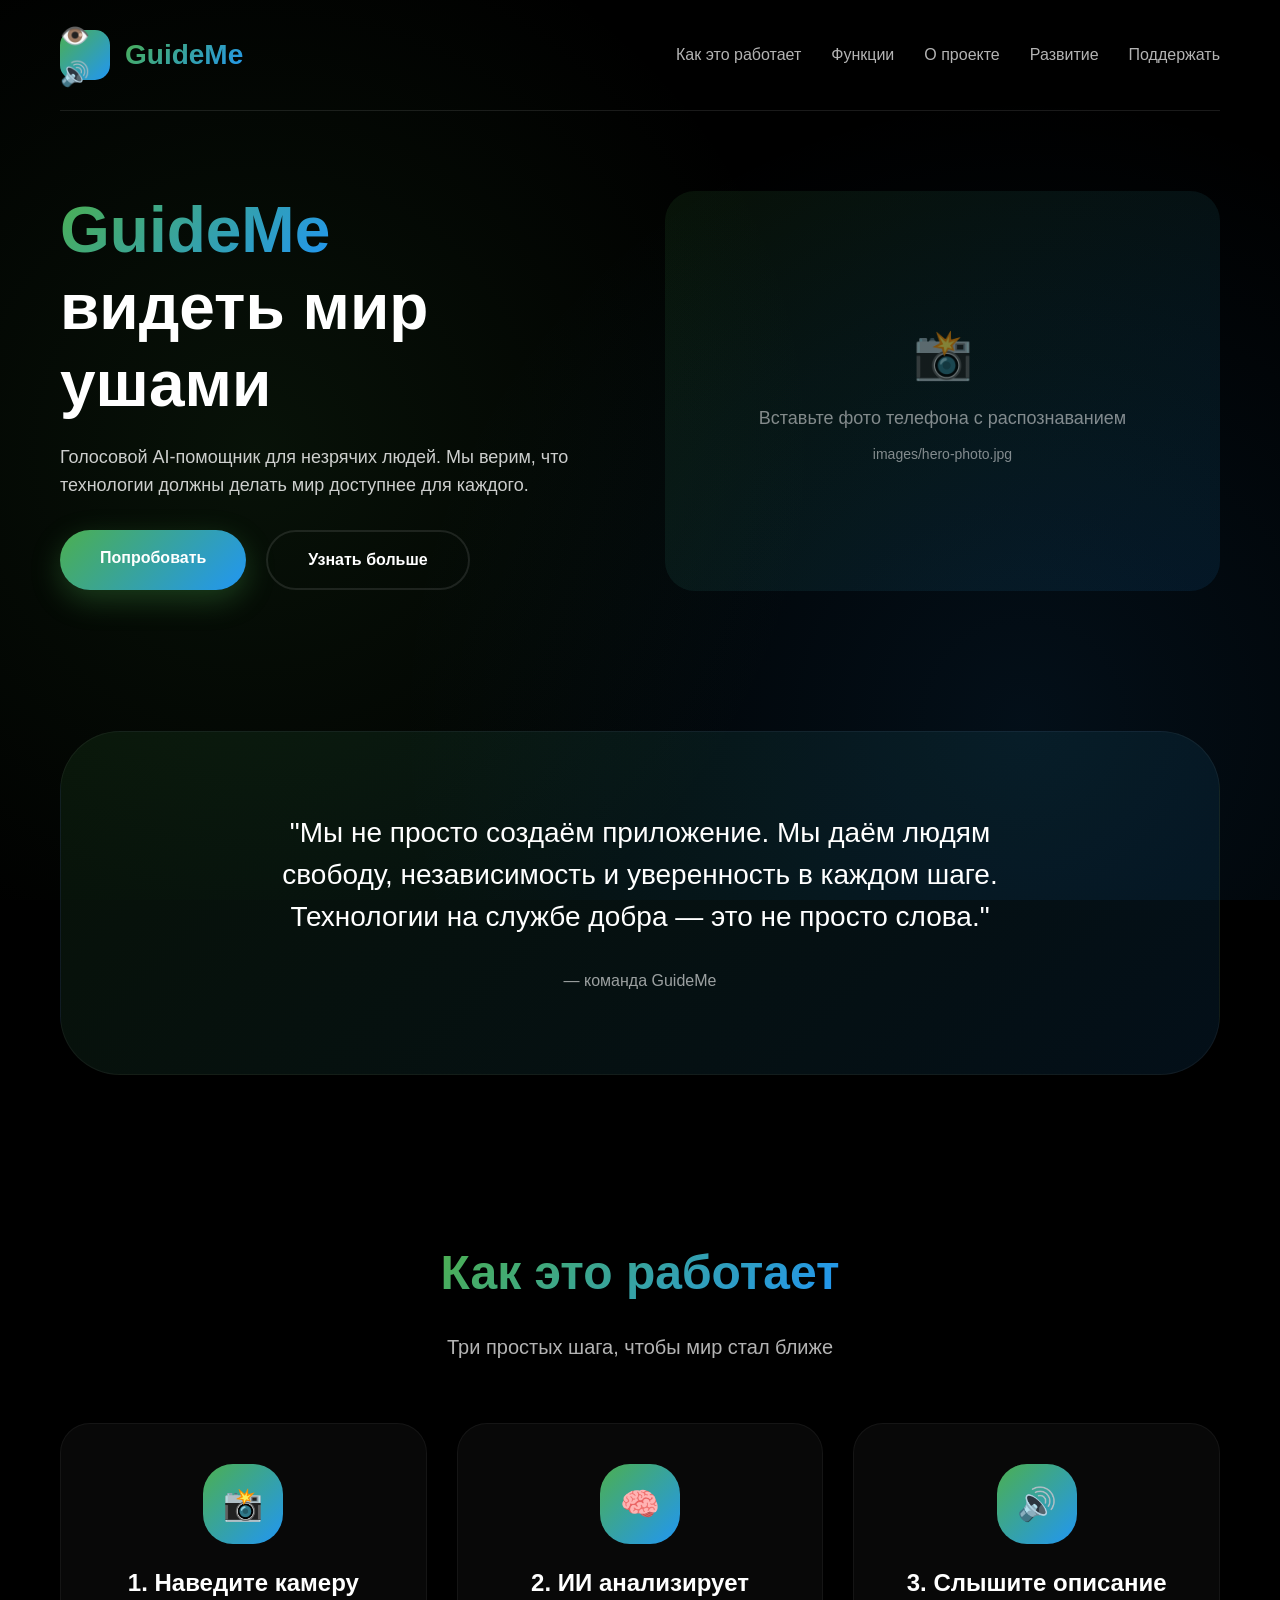
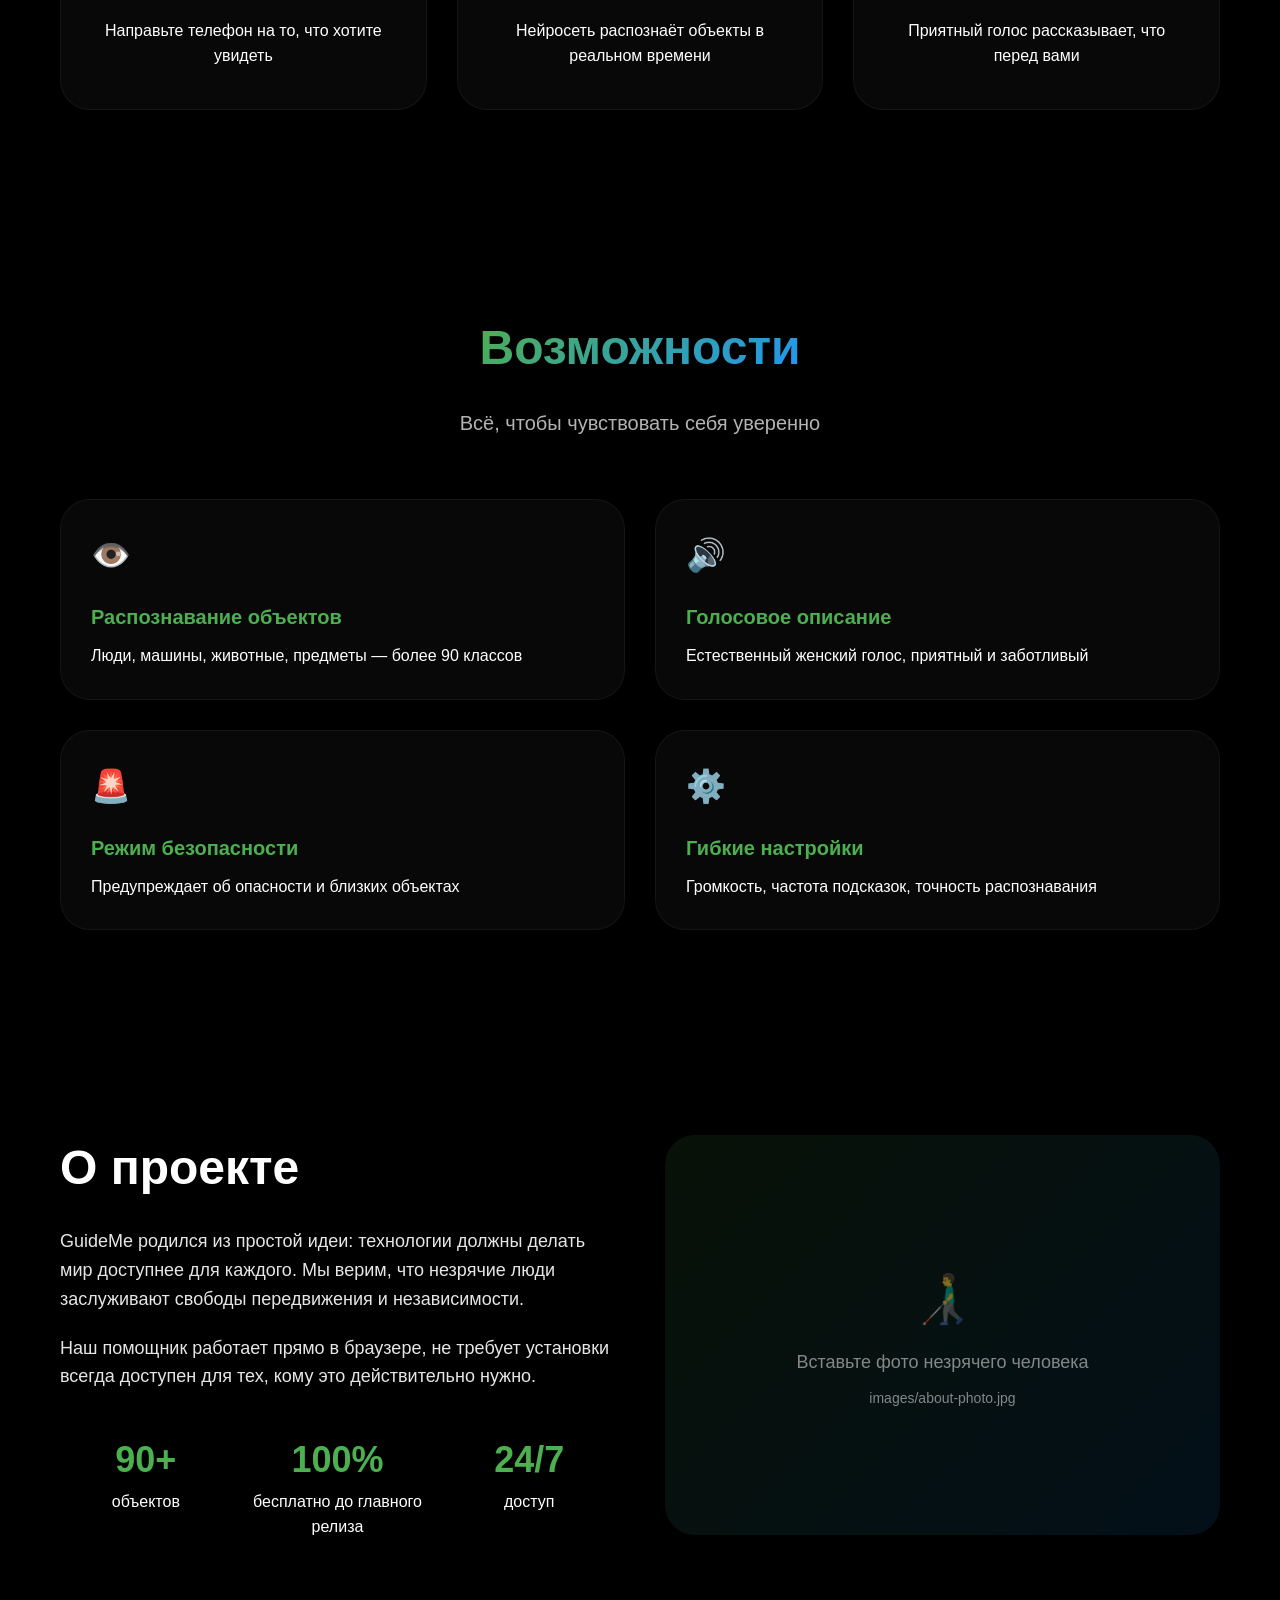
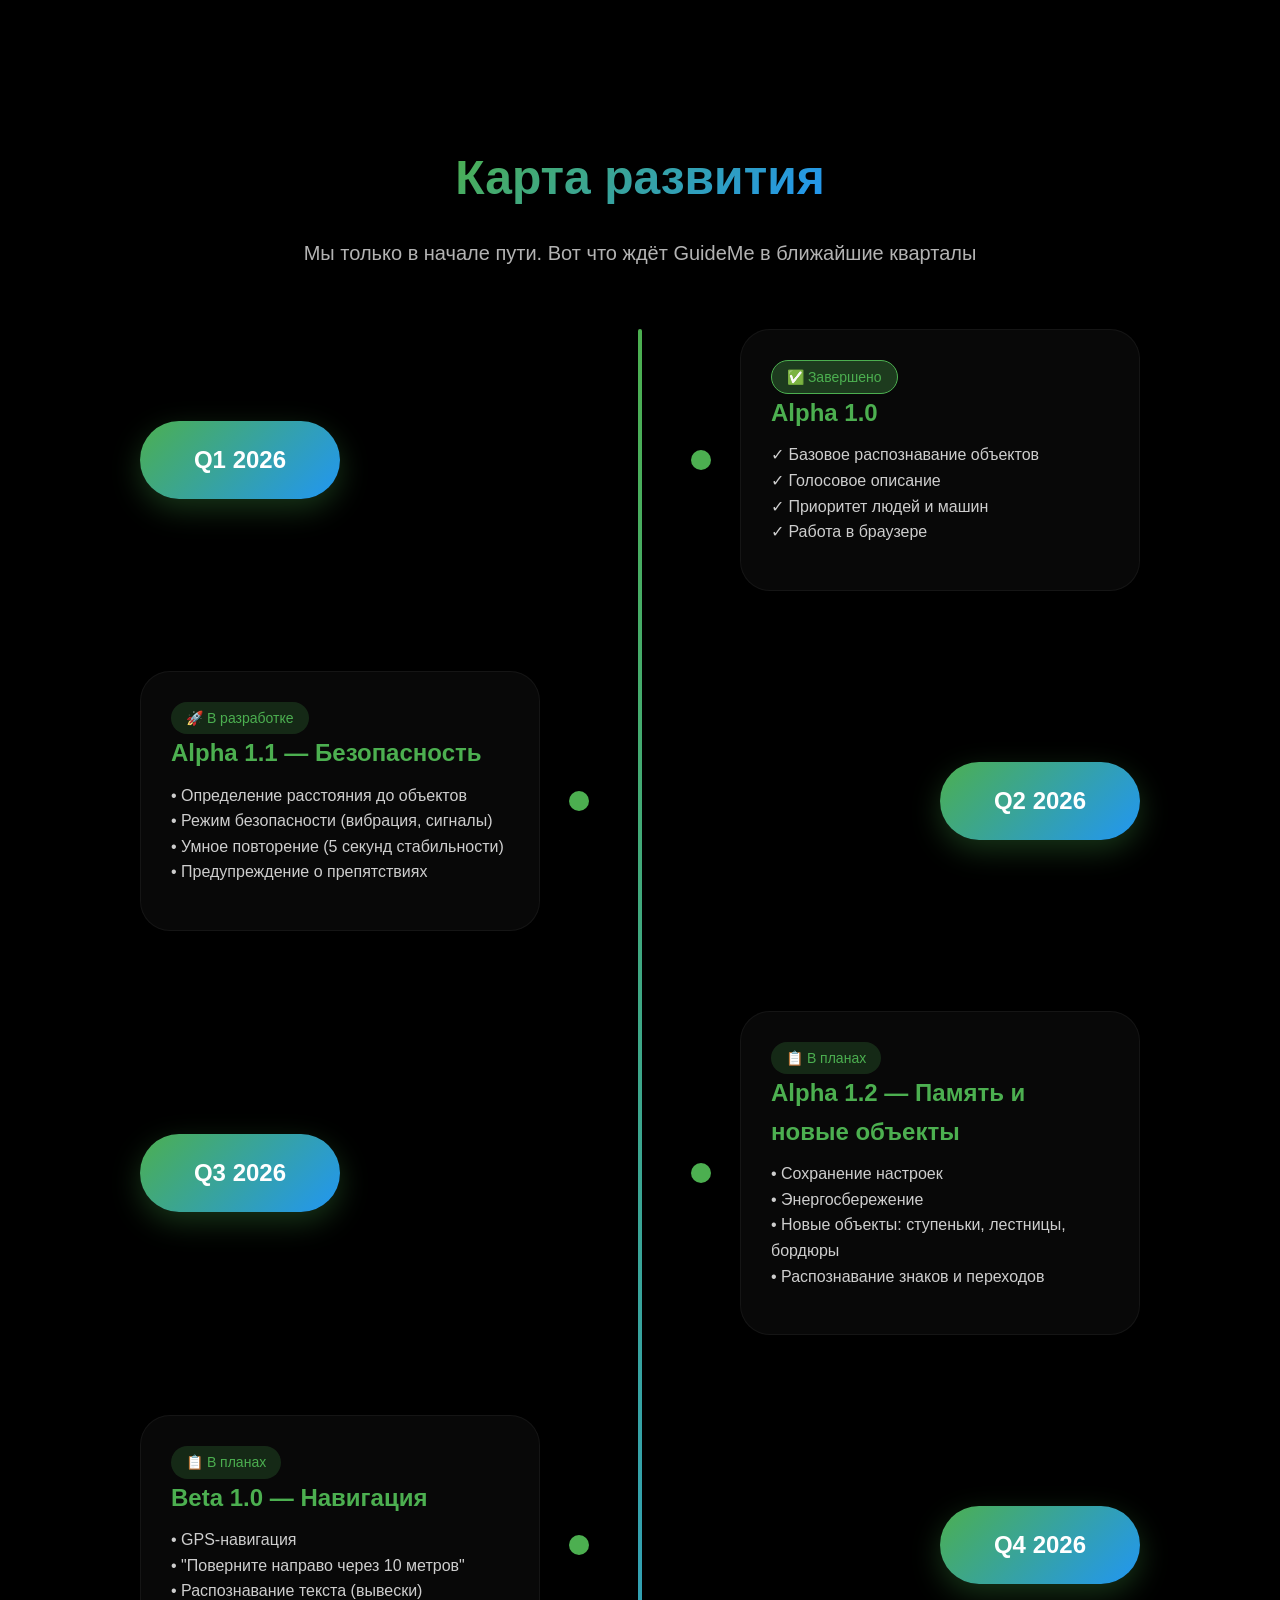
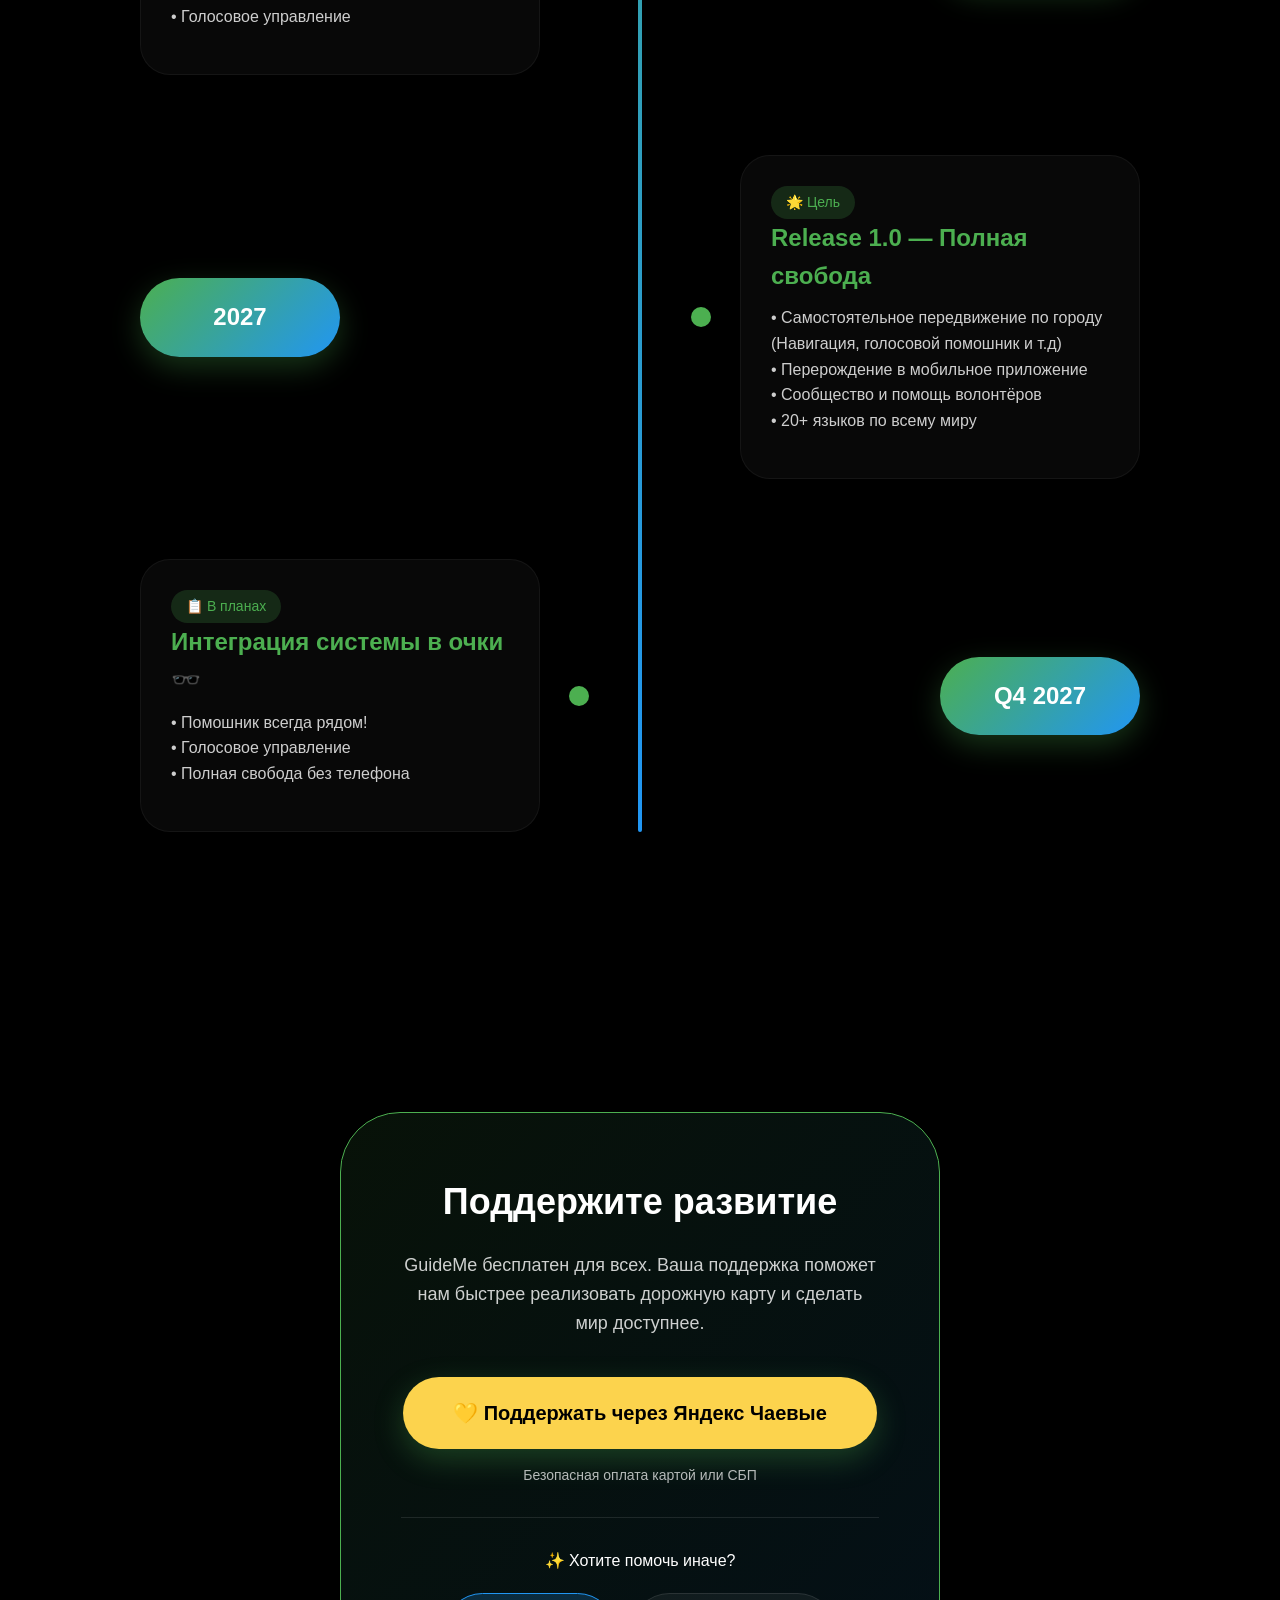
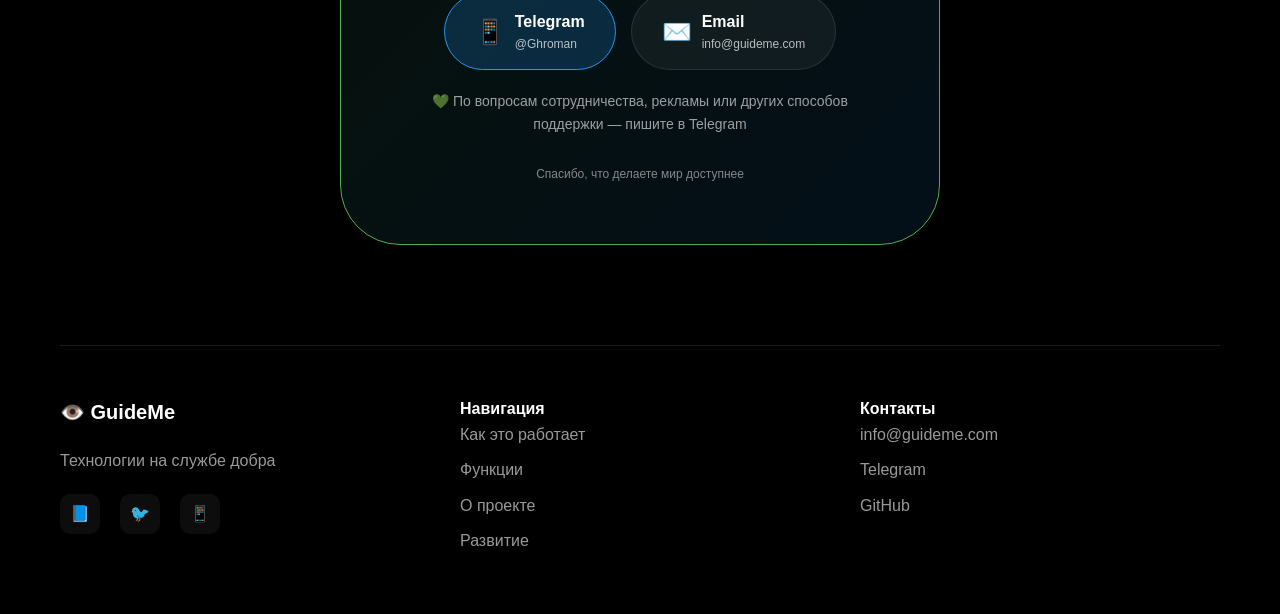
==== lending.html @ bb79f646 "Add files via upload" ====
<!DOCTYPE html>
<html lang="ru">
<head>
    <meta charset="UTF-8">
    <meta name="viewport" content="width=device-width, initial-scale=1.0">
    <title>GuideMe — видеть мир ушами</title>
    <style>
        * {
            margin: 0;
            padding: 0;
            box-sizing: border-box;
        }

        body {
            font-family: -apple-system, BlinkMacSystemFont, 'Segoe UI', Roboto, sans-serif;
            background: #000;
            color: #fff;
            line-height: 1.6;
            overflow-x: hidden;
        }

        body::before {
            content: '';
            position: fixed;
            top: 0;
            left: 0;
            width: 100%;
            height: 100%;
            background: radial-gradient(circle at 20% 50%, rgba(76, 175, 80, 0.1) 0%, transparent 50%),
                        radial-gradient(circle at 80% 80%, rgba(33, 150, 243, 0.1) 0%, transparent 50%);
            z-index: -1;
        }

        .container {
            max-width: 1200px;
            margin: 0 auto;
            padding: 0 20px;
        }

        .header {
            padding: 30px 0;
            display: flex;
            justify-content: space-between;
            align-items: center;
            flex-wrap: wrap;
            gap: 20px;
            border-bottom: 1px solid rgba(255, 255, 255, 0.1);
        }

        .logo {
            display: flex;
            align-items: center;
            gap: 15px;
        }

        .logo-icon {
            width: 50px;
            height: 50px;
            background: linear-gradient(135deg, #4CAF50, #2196F3);
            border-radius: 15px;
            display: flex;
            align-items: center;
            justify-content: center;
            font-size: 24px;
        }

        .logo-text {
            font-size: 28px;
            font-weight: bold;
            background: linear-gradient(135deg, #4CAF50, #2196F3);
            -webkit-background-clip: text;
            -webkit-text-fill-color: transparent;
        }

        .nav {
            display: flex;
            gap: 30px;
        }

        .nav a {
            color: #fff;
            text-decoration: none;
            opacity: 0.7;
            transition: 0.3s;
        }

        .nav a:hover {
            opacity: 1;
        }

        .hero {
            padding: 80px 0;
            display: grid;
            grid-template-columns: 1fr 1fr;
            gap: 50px;
            align-items: center;
        }

        .hero-title {
            font-size: 64px;
            line-height: 1.2;
            margin-bottom: 20px;
        }

        .gradient-text {
            background: linear-gradient(135deg, #4CAF50, #2196F3);
            -webkit-background-clip: text;
            -webkit-text-fill-color: transparent;
        }

        .hero-description {
            font-size: 18px;
            opacity: 0.8;
            margin-bottom: 30px;
        }

        .hero-buttons {
            display: flex;
            gap: 20px;
            flex-wrap: wrap;
        }

        .btn {
            padding: 15px 40px;
            border-radius: 50px;
            text-decoration: none;
            font-weight: 600;
            transition: 0.3s;
            display: inline-block;
        }

        .btn-primary {
            background: linear-gradient(135deg, #4CAF50, #2196F3);
            color: #fff;
            box-shadow: 0 10px 30px rgba(76, 175, 80, 0.3);
        }

        .btn-primary:hover {
            transform: translateY(-3px);
            box-shadow: 0 20px 40px rgba(76, 175, 80, 0.4);
        }

        .btn-outline {
            border: 2px solid rgba(255, 255, 255, 0.1);
            color: #fff;
        }

        .btn-outline:hover {
            border-color: #4CAF50;
        }

        /* Стили для изображений */
        .hero-image {
            width: 100%;
            height: 400px;
            background: linear-gradient(135deg, rgba(76, 175, 80, 0.1), rgba(33, 150, 243, 0.1));
            border-radius: 30px;
            display: flex;
            align-items: center;
            justify-content: center;
            position: relative;
            overflow: hidden;
        }

        .hero-image img {
            width: 100%;
            height: 100%;
            object-fit: cover;
            border-radius: 30px;
        }

        .about-image {
            width: 100%;
            height: 400px;
            background: linear-gradient(135deg, rgba(76, 175, 80, 0.1), rgba(33, 150, 243, 0.1));
            border-radius: 30px;
            display: flex;
            align-items: center;
            justify-content: center;
            overflow: hidden;
        }

        .about-image img {
            width: 100%;
            height: 100%;
            object-fit: cover;
            border-radius: 30px;
        }

        .placeholder-text {
            text-align: center;
            padding: 20px;
            color: rgba(255, 255, 255, 0.5);
            font-size: 18px;
        }

        .how-it-works {
            padding: 100px 0;
        }

        .section-title {
            font-size: 48px;
            text-align: center;
            margin-bottom: 20px;
        }

        .section-subtitle {
            text-align: center;
            font-size: 20px;
            opacity: 0.7;
            max-width: 700px;
            margin: 0 auto 60px;
        }

        .steps {
            display: grid;
            grid-template-columns: repeat(3, 1fr);
            gap: 30px;
        }

        .step {
            text-align: center;
            padding: 40px 30px;
            background: rgba(255, 255, 255, 0.03);
            border-radius: 30px;
            border: 1px solid rgba(255, 255, 255, 0.05);
            transition: 0.3s;
        }

        .step:hover {
            transform: translateY(-10px);
            background: rgba(255, 255, 255, 0.05);
            border-color: #4CAF50;
        }

        .step-icon {
            width: 80px;
            height: 80px;
            background: linear-gradient(135deg, #4CAF50, #2196F3);
            border-radius: 30px;
            display: flex;
            align-items: center;
            justify-content: center;
            font-size: 32px;
            margin: 0 auto 20px;
        }

        .step-title {
            font-size: 24px;
            margin-bottom: 15px;
        }

        .mission {
            padding: 80px;
            background: linear-gradient(135deg, rgba(76, 175, 80, 0.1), rgba(33, 150, 243, 0.1));
            border-radius: 60px;
            margin: 60px 0;
            text-align: center;
            border: 1px solid rgba(255, 255, 255, 0.05);
        }

        .mission-text {
            font-size: 28px;
            font-weight: 300;
            max-width: 800px;
            margin: 0 auto;
            line-height: 1.5;
        }

        .mission-author {
            margin-top: 30px;
            opacity: 0.6;
        }

        .features {
            padding: 100px 0;
        }

        .features-grid {
            display: grid;
            grid-template-columns: repeat(2, 1fr);
            gap: 30px;
        }

        .feature {
            padding: 30px;
            background: rgba(255, 255, 255, 0.03);
            border-radius: 30px;
            border: 1px solid rgba(255, 255, 255, 0.05);
            transition: 0.3s;
        }

        .feature:hover {
            border-color: #2196F3;
        }

        .feature-icon {
            font-size: 32px;
            margin-bottom: 20px;
        }

        .feature-title {
            font-size: 20px;
            margin-bottom: 10px;
            color: #4CAF50;
        }

        .about {
            padding: 100px 0;
        }

        .about-content {
            display: grid;
            grid-template-columns: 1fr 1fr;
            gap: 50px;
            align-items: center;
        }

        .about-text {
            font-size: 18px;
            opacity: 0.9;
        }

        .stats {
            display: grid;
            grid-template-columns: repeat(3, 1fr);
            gap: 20px;
            margin-top: 40px;
        }

        .stat {
            text-align: center;
        }

        .stat-number {
            font-size: 36px;
            font-weight: bold;
            color: #4CAF50;
        }

        /* Дорожная карта */
        .roadmap {
            padding: 100px 0;
        }

        .timeline {
            position: relative;
            max-width: 1000px;
            margin: 60px auto 0;
        }

        .timeline::before {
            content: '';
            position: absolute;
            left: 50%;
            transform: translateX(-50%);
            width: 4px;
            height: 100%;
            background: linear-gradient(180deg, #4CAF50, #2196F3);
            border-radius: 2px;
        }

        .timeline-item {
            display: flex;
            justify-content: space-between;
            align-items: center;
            margin-bottom: 80px;
            position: relative;
        }

        .timeline-item:nth-child(even) {
            flex-direction: row-reverse;
        }

        .timeline-date {
            width: 200px;
            padding: 20px;
            background: linear-gradient(135deg, #4CAF50, #2196F3);
            border-radius: 50px;
            text-align: center;
            font-size: 24px;
            font-weight: bold;
            box-shadow: 0 10px 30px rgba(76, 175, 80, 0.3);
        }

        .timeline-content {
            width: 400px;
            padding: 30px;
            background: rgba(255, 255, 255, 0.03);
            border-radius: 30px;
            border: 1px solid rgba(255, 255, 255, 0.05);
            position: relative;
        }

        .timeline-content::before {
            content: '';
            position: absolute;
            width: 20px;
            height: 20px;
            background: #4CAF50;
            border-radius: 50%;
            top: 50%;
            transform: translateY(-50%);
        }

        .timeline-item:nth-child(odd) .timeline-content::before {
            left: -50px;
        }

        .timeline-item:nth-child(even) .timeline-content::before {
            right: -50px;
        }

        .timeline-content h3 {
            font-size: 24px;
            margin-bottom: 10px;
            color: #4CAF50;
        }

        .timeline-content p {
            opacity: 0.8;
            margin-bottom: 15px;
        }

        .timeline-badge {
            display: inline-block;
            padding: 5px 15px;
            background: rgba(76, 175, 80, 0.2);
            border-radius: 50px;
            font-size: 14px;
            color: #4CAF50;
        }

        .timeline-badge.completed {
            background: rgba(76, 175, 80, 0.3);
            color: #4CAF50;
            border: 1px solid #4CAF50;
        }

        .donate {
            padding: 100px 0;
            text-align: center;
        }

        .donate-card {
            max-width: 600px;
            margin: 0 auto;
            padding: 60px;
            background: linear-gradient(135deg, rgba(76, 175, 80, 0.1), rgba(33, 150, 243, 0.1));
            border-radius: 60px;
            border: 1px solid #4CAF50;
        }

        .donate-title {
            font-size: 36px;
            margin-bottom: 20px;
        }

        .donate-description {
            font-size: 18px;
            opacity: 0.8;
            margin-bottom: 40px;
        }

        .donate-amounts {
            display: grid;
            grid-template-columns: repeat(3, 1fr);
            gap: 20px;
            margin-bottom: 30px;
        }

        .amount {
            padding: 15px;
            background: rgba(255, 255, 255, 0.05);
            border-radius: 30px;
            border: 1px solid rgba(255, 255, 255, 0.1);
            cursor: pointer;
            transition: 0.3s;
            font-size: 20px;
            font-weight: bold;
        }

        .amount:hover {
            border-color: #4CAF50;
            transform: scale(1.05);
        }

        .btn-donate {
            background: #4CAF50;
            color: #fff;
            padding: 20px 60px;
            font-size: 20px;
            border: none;
            border-radius: 50px;
            cursor: pointer;
            transition: 0.3s;
            box-shadow: 0 10px 30px rgba(76, 175, 80, 0.3);
        }

        .btn-donate:hover {
            background: #45a049;
            transform: translateY(-3px);
            box-shadow: 0 20px 40px rgba(76, 175, 80, 0.4);
        }

        .footer {
            padding: 50px 0;
            border-top: 1px solid rgba(255, 255, 255, 0.1);
            display: grid;
            grid-template-columns: repeat(3, 1fr);
            gap: 40px;
        }

        .footer-logo {
            font-size: 20px;
            font-weight: bold;
            margin-bottom: 20px;
        }

        .footer-links {
            list-style: none;
        }

        .footer-links li {
            margin-bottom: 10px;
        }

        .footer-links a {
            color: #fff;
            text-decoration: none;
            opacity: 0.6;
            transition: 0.3s;
        }

        .footer-links a:hover {
            opacity: 1;
        }

        .social-links {
            display: flex;
            gap: 20px;
            margin-top: 20px;
        }

        .social-link {
            width: 40px;
            height: 40px;
            background: rgba(255, 255, 255, 0.05);
            border-radius: 10px;
            display: flex;
            align-items: center;
            justify-content: center;
            text-decoration: none;
            color: #fff;
            transition: 0.3s;
        }

        .social-link:hover {
            background: #4CAF50;
        }

        @media (max-width: 768px) {
            .hero {
                grid-template-columns: 1fr;
            }
            
            .hero-title {
                font-size: 48px;
            }
            
            .steps, .features-grid {
                grid-template-columns: 1fr;
            }
            
            .about-content {
                grid-template-columns: 1fr;
            }
            
            .footer {
                grid-template-columns: 1fr;
            }
            
            .mission-text {
                font-size: 22px;
            }

            .timeline::before {
                left: 30px;
            }

            .timeline-item {
                flex-direction: column !important;
                align-items: flex-start;
                margin-left: 60px;
            }

            .timeline-date {
                width: 150px;
                font-size: 18px;
                margin-bottom: 20px;
            }

            .timeline-content {
                width: 100%;
            }

            .timeline-content::before {
                left: -40px !important;
                right: auto !important;
            }
        }
    </style>
</head>
<body>
    <div class="container">
        <header class="header">
<div class="logo">
    <!-- ===== ВСТАВЬТЕ ЛОГОТИП СЮДА ===== -->
    <img src="images/logo.png" alt="GuideMe Logo" style="height: 50px; width: auto;" onerror="this.style.display='none'; this.nextElementSibling.style.display='flex';">
    <div class="logo-icon" style="display: none;">👁️🔊</div>
    <span class="logo-text">GuideMe</span>
</div>
            <nav class="nav">
                <a href="#how-it-works">Как это работает</a>
                <a href="#features">Функции</a>
                <a href="#about">О проекте</a>
                <a href="#roadmap">Развитие</a>
                <a href="#donate">Поддержать</a>
            </nav>
        </header>

        <section class="hero">
            <div>
                <h1 class="hero-title">
                    <span class="gradient-text">GuideMe</span><br>
                    видеть мир<br>ушами
                </h1>
                <p class="hero-description">
                    Голосовой AI-помощник для незрячих людей. 
                    Мы верим, что технологии должны делать мир доступнее для каждого.
                </p>
                <div class="hero-buttons">
                    <a href="https://eqvezen.github.io/GuideMe/" class="btn btn-primary">Попробовать</a>
                    <a href="#about" class="btn btn-outline">Узнать больше</a>
                </div>
            </div>
            <div class="hero-image">
                <!-- ===== МЕСТО ДЛЯ ФОТО 1: Телефон с камерой и рамками ===== -->
                <!-- Положите файл в images/hero-photo.jpg -->
                <img src="images/hero-photo.jpg" alt="GuideMe в действии" onerror="this.style.display='none'; this.nextElementSibling.style.display='flex';">
                <div class="placeholder-text" style="display: none; flex-direction: column;">
                    <span style="font-size: 48px; margin-bottom: 10px;">📸</span>
                    <span>Вставьте фото телефона с распознаванием</span>
                    <small style="font-size: 14px; margin-top: 10px;">images/hero-photo.jpg</small>
                </div>
            </div>
        </section>

        <div class="mission">
            <div class="mission-text">
                "Мы не просто создаём приложение. Мы даём людям свободу, независимость и уверенность в каждом шаге. Технологии на службе добра — это не просто слова."
            </div>
            <div class="mission-author">— команда GuideMe</div>
        </div>

        <section id="how-it-works" class="how-it-works">
            <h2 class="section-title"><span class="gradient-text">Как это работает</span></h2>
            <div class="section-subtitle">
                Три простых шага, чтобы мир стал ближе
            </div>
            <div class="steps">
                <div class="step">
                    <div class="step-icon">📸</div>
                    <h3 class="step-title">1. Наведите камеру</h3>
                    <p>Направьте телефон на то, что хотите увидеть</p>
                </div>
                <div class="step">
                    <div class="step-icon">🧠</div>
                    <h3 class="step-title">2. ИИ анализирует</h3>
                    <p>Нейросеть распознаёт объекты в реальном времени</p>
                </div>
                <div class="step">
                    <div class="step-icon">🔊</div>
                    <h3 class="step-title">3. Слышите описание</h3>
                    <p>Приятный голос рассказывает, что перед вами</p>
                </div>
            </div>
        </section>

        <section id="features" class="features">
            <h2 class="section-title"><span class="gradient-text">Возможности</span></h2>
            <div class="section-subtitle">
                Всё, чтобы чувствовать себя уверенно
            </div>
            <div class="features-grid">
                <div class="feature">
                    <div class="feature-icon">👁️</div>
                    <h3 class="feature-title">Распознавание объектов</h3>
                    <p>Люди, машины, животные, предметы — более 90 классов</p>
                </div>
                <div class="feature">
                    <div class="feature-icon">🔊</div>
                    <h3 class="feature-title">Голосовое описание</h3>
                    <p>Естественный женский голос, приятный и заботливый</p>
                </div>
                <div class="feature">
                    <div class="feature-icon">🚨</div>
                    <h3 class="feature-title">Режим безопасности</h3>
                    <p>Предупреждает об опасности и близких объектах</p>
                </div>
                <div class="feature">
                    <div class="feature-icon">⚙️</div>
                    <h3 class="feature-title">Гибкие настройки</h3>
                    <p>Громкость, частота подсказок, точность распознавания</p>
                </div>
            </div>
        </section>

        <section id="about" class="about">
            <div class="about-content">
                <div>
                    <h2 class="section-title" style="text-align: left;">О проекте</h2>
                    <p class="about-text">
                        GuideMe родился из простой идеи: технологии должны делать 
                        мир доступнее для каждого. Мы верим, что незрячие люди 
                        заслуживают свободы передвижения и независимости.
                    </p>
                    <p class="about-text" style="margin-top: 20px;">
                        Наш помощник работает прямо в браузере, не требует установки 
                        всегда доступен для тех, кому это действительно нужно.
                    </p>
                    <div class="stats">
                        <div class="stat">
                            <div class="stat-number">90+</div>
                            <div>объектов</div>
                        </div>
                        <div class="stat">
                            <div class="stat-number">100%</div>
                            <div>бесплатно до главного релиза</div>
                        </div>
                        <div class="stat">
                            <div class="stat-number">24/7</div>
                            <div>доступ</div>
                        </div>
                    </div>
                </div>
                <div class="about-image">
                    <!-- ===== МЕСТО ДЛЯ ФОТО 2: Незрячий человек с телефоном ===== -->
                    <!-- Положите файл в images/about-photo.jpg -->
                    <img src="images/about-photo.jpg" alt="Незрячий человек использует GuideMe" onerror="this.style.display='none'; this.nextElementSibling.style.display='flex';">
                    <div class="placeholder-text" style="display: none; flex-direction: column;">
                        <span style="font-size: 48px; margin-bottom: 10px;">👨‍🦯</span>
                        <span>Вставьте фото незрячего человека</span>
                        <small style="font-size: 14px; margin-top: 10px;">images/about-photo.jpg</small>
                    </div>
                </div>
            </div>
        </section>

        <!-- Дорожная карта -->
        <section id="roadmap" class="roadmap">
            <h2 class="section-title"><span class="gradient-text">Карта развития</span></h2>
            <div class="section-subtitle">
                Мы только в начале пути. Вот что ждёт GuideMe в ближайшие кварталы
            </div>

            <div class="timeline">
                <div class="timeline-item">
                    <div class="timeline-date">Q1 2026</div>
                    <div class="timeline-content">
                        <span class="timeline-badge completed">✅ Завершено</span>
                        <h3>Alpha 1.0</h3>
                        <p>✓ Базовое распознавание объектов<br>
                           ✓ Голосовое описание<br>
                           ✓ Приоритет людей и машин<br>
                           ✓ Работа в браузере</p>
                    </div>
                </div>

                <div class="timeline-item">
                    <div class="timeline-date">Q2 2026</div>
                    <div class="timeline-content">
                        <span class="timeline-badge">🚀 В разработке</span>
                        <h3>Alpha 1.1 — Безопасность</h3>
                        <p>• Определение расстояния до объектов<br>
                           • Режим безопасности (вибрация, сигналы)<br>
                           • Умное повторение (5 секунд стабильности)<br>
                           • Предупреждение о препятствиях</p>
                    </div>
                </div>

                <div class="timeline-item">
                    <div class="timeline-date">Q3 2026</div>
                    <div class="timeline-content">
                        <span class="timeline-badge">📋 В планах</span>
                        <h3>Alpha 1.2 — Память и новые объекты</h3>
                        <p>• Сохранение настроек<br>
                           • Энергосбережение<br>
                           • Новые объекты: ступеньки, лестницы, бордюры<br>
                           • Распознавание знаков и переходов</p>
                    </div>
                </div>

                <div class="timeline-item">
                    <div class="timeline-date">Q4 2026</div>
                    <div class="timeline-content">
                        <span class="timeline-badge">📋 В планах</span>
                        <h3>Beta 1.0 — Навигация</h3>
                        <p>• GPS-навигация<br>
                           • "Поверните направо через 10 метров"<br>
                           • Распознавание текста (вывески)<br>
                           • Голосовое управление</p>
                    </div>
                </div>

                <div class="timeline-item">
                    <div class="timeline-date">2027</div>
                    <div class="timeline-content">
                        <span class="timeline-badge">🌟 Цель</span>
                        <h3>Release 1.0 — Полная свобода</h3>
                        <p>• Самостоятельное передвижение по городу (Навигация, голосовой помошник и т.д)<br>
                           • Перерождение в мобильное приложение<br>
                           • Сообщество и помощь волонтёров<br>
                           • 20+ языков по всему миру</p>
                    </div>
                </div>
                
                <div class="timeline-item">
                    <div class="timeline-date">Q4 2027</div>
                    <div class="timeline-content">
                        <span class="timeline-badge">📋 В планах</span>
                        <h3>Интеграция системы в очки 🕶️</h3>
                        <p>• Помошник всегда рядом!<br>
                           • Голосовое управление<br>
                           • Полная свобода без телефона</p>
                    </div>
                </div>
            </div>
        </section>

<section id="donate" class="donate">
    <div class="donate-card">
        <h2 class="donate-title">Поддержите развитие</h2>
        <p class="donate-description">
            GuideMe бесплатен для всех. Ваша поддержка поможет нам 
            быстрее реализовать дорожную карту и сделать мир доступнее.
        </p>
        
        <!-- Яндекс Чаевые (основной способ) -->
        <div style="margin-bottom: 30px;">
            <a href="https://pay.cloudtips.ru/p/79130c01" target="_blank" class="btn-donate" style="display: inline-block; text-decoration: none; background: #FCD34D; color: #000; padding: 20px 50px; font-size: 20px; border-radius: 50px; font-weight: bold; margin-bottom: 15px;">
                💛 Поддержать через Яндекс Чаевые
            </a>
            <p style="font-size: 14px; opacity: 0.7;">Безопасная оплата картой или СБП</p>
        </div>
        
        <!-- Альтернативные способы -->
        <div style="margin-top: 30px; padding-top: 30px; border-top: 1px solid rgba(255,255,255,0.1);">
            <p style="margin-bottom: 20px; font-size: 16px;">
                ✨ Хотите помочь иначе?
            </p>
            
            <div style="display: flex; gap: 15px; justify-content: center; flex-wrap: wrap;">
                <!-- Telegram контакт -->
                <a href="https://t.me/@Ghroman" target="_blank" style="display: inline-flex; align-items: center; gap: 10px; background: rgba(33, 150, 243, 0.2); padding: 15px 30px; border-radius: 50px; text-decoration: none; color: #fff; border: 1px solid #2196F3; transition: 0.3s;">
                    <span style="font-size: 24px;">📱</span>
                    <div style="text-align: left;">
                        <div style="font-weight: bold;">Telegram</div>
                        <div style="font-size: 12px; opacity: 0.7;">@Ghroman</div>
                    </div>
                </a>
                
                <!-- Email контакт (запасной) -->
                <a href="mailto:info@guideme.com" style="display: inline-flex; align-items: center; gap: 10px; background: rgba(255,255,255,0.05); padding: 15px 30px; border-radius: 50px; text-decoration: none; color: #fff; border: 1px solid rgba(255,255,255,0.1); transition: 0.3s;">
                    <span style="font-size: 24px;">✉️</span>
                    <div style="text-align: left;">
                        <div style="font-weight: bold;">Email</div>
                        <div style="font-size: 12px; opacity: 0.7;">info@guideme.com</div>
                    </div>
                </a>
            </div>
            
            <p style="margin-top: 20px; font-size: 14px; opacity: 0.6;">
                💚 По вопросам сотрудничества, рекламы или других способов поддержки — пишите в Telegram
            </p>
        </div>
        
        <p style="margin-top: 30px; font-size: 12px; opacity: 0.5;">
            Спасибо, что делаете мир доступнее
        </p>
    </div>
</section>

        <footer class="footer">
            <div>
                <div class="footer-logo">👁️ GuideMe</div>
                <p style="opacity: 0.6; margin-bottom: 20px;">
                    Технологии на службе добра
                </p>
                <div class="social-links">
                    <a href="#" class="social-link">📘</a>
                    <a href="#" class="social-link">🐦</a>
                    <a href="#" class="social-link">📱</a>
                </div>
            </div>
            <div>
                <h4>Навигация</h4>
                <ul class="footer-links">
                    <li><a href="#how-it-works">Как это работает</a></li>
                    <li><a href="#features">Функции</a></li>
                    <li><a href="#about">О проекте</a></li>
                    <li><a href="#roadmap">Развитие</a></li>
                </ul>
            </div>
            <div>
                <h4>Контакты</h4>
                <ul class="footer-links">
                    <li><a href="mailto:info@guideme.com">info@guideme.com</a></li>
                    <li><a href="#">Telegram</a></li>
                    <li><a href="#">GitHub</a></li>
                </ul>
            </div>
        </footer>
    </div>

    <script>
        // Автоматически показываем заглушки если фото не загрузились
        document.addEventListener('DOMContentLoaded', function() {
            const images = document.querySelectorAll('img');
            images.forEach(img => {
                img.addEventListener('error', function() {
                    this.style.display = 'none';
                    const placeholder = this.nextElementSibling;
                    if (placeholder && placeholder.classList.contains('placeholder-text')) {
                        placeholder.style.display = 'flex';
                    }
                });
            });
        });
    </script>
</body>
</html>
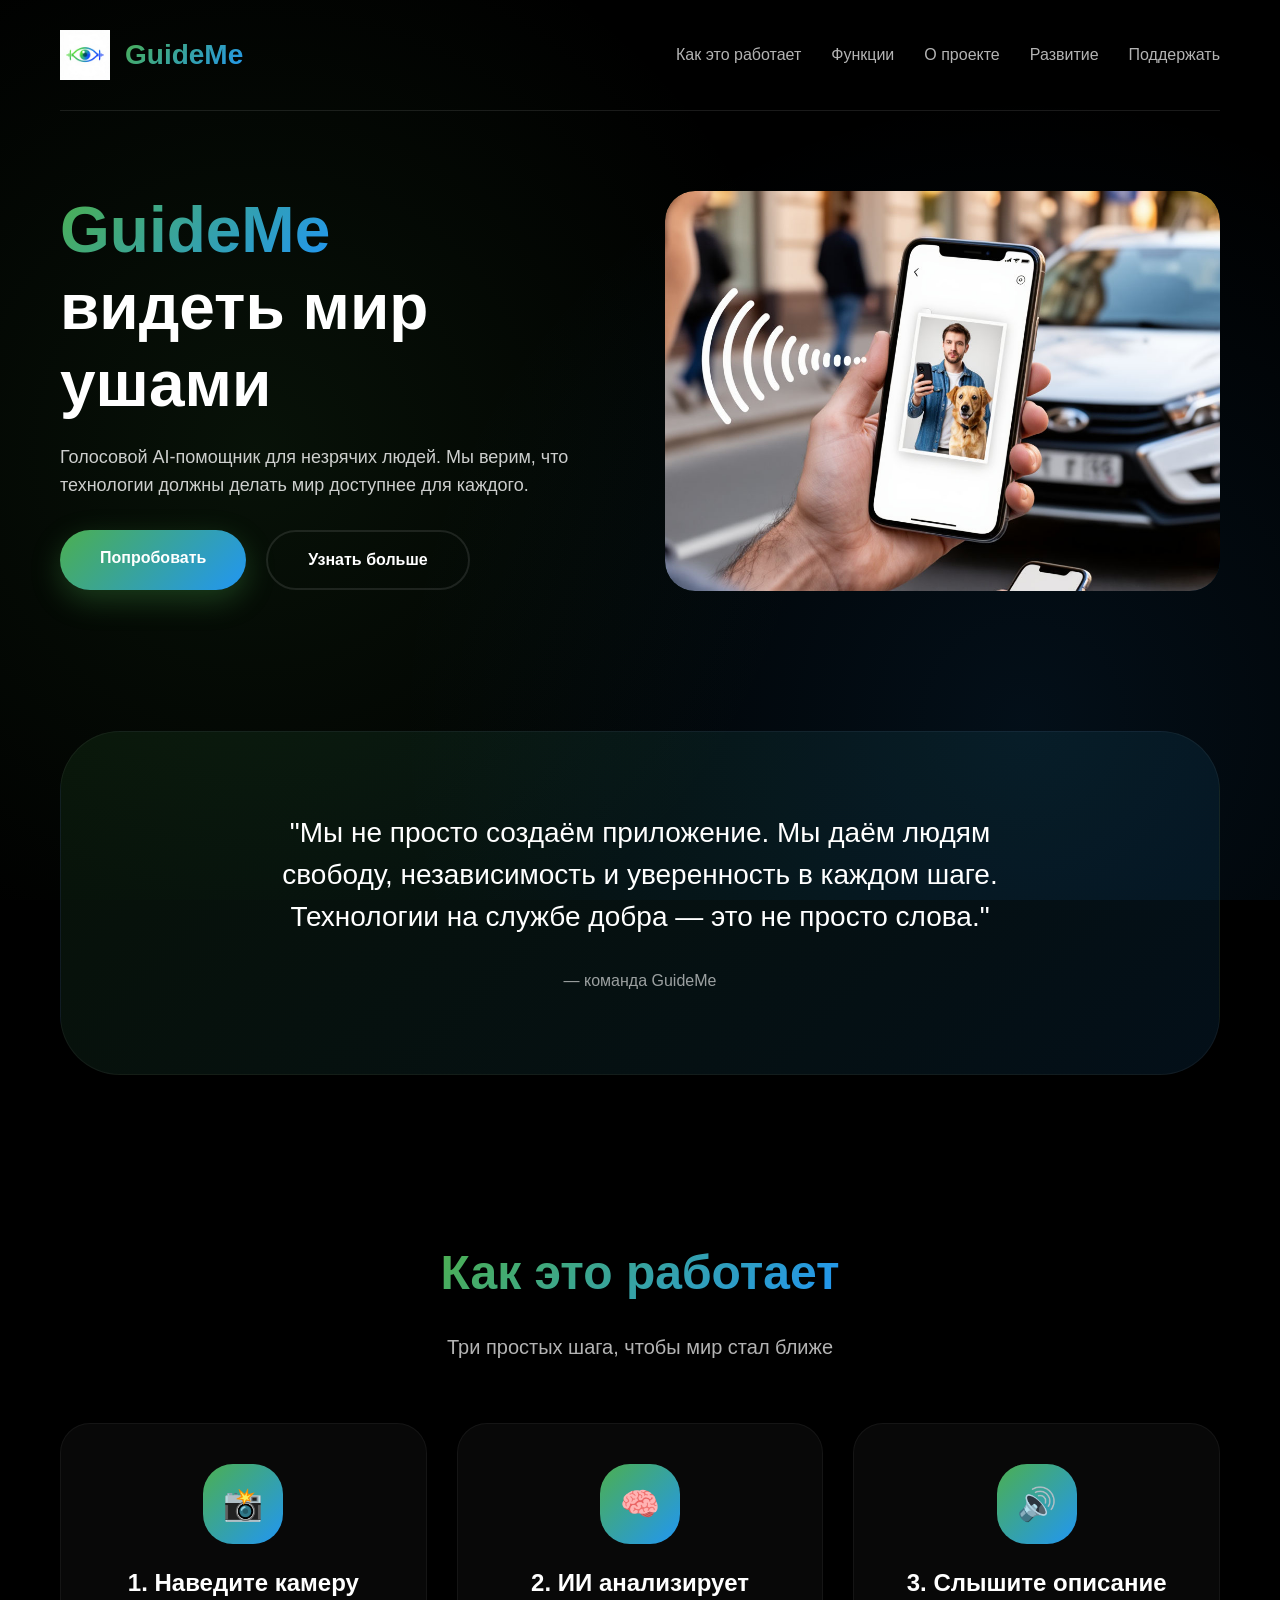
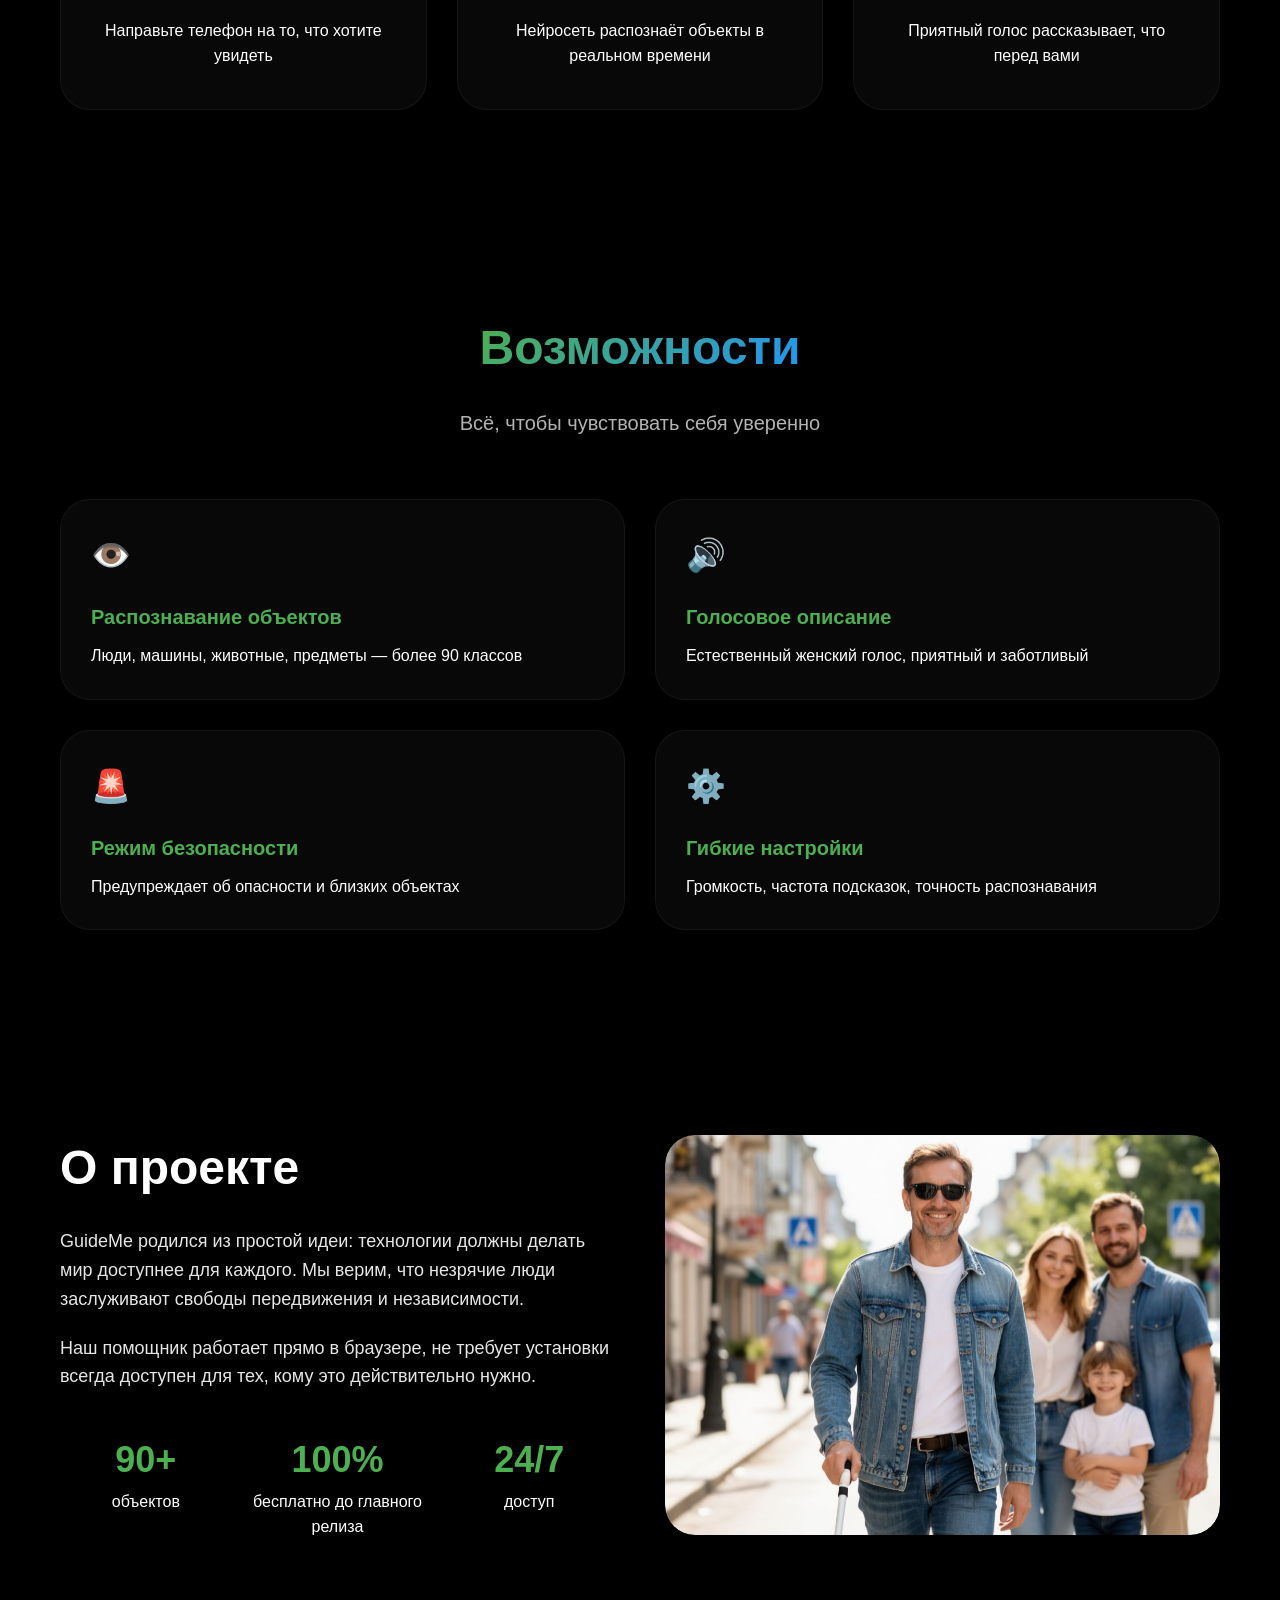
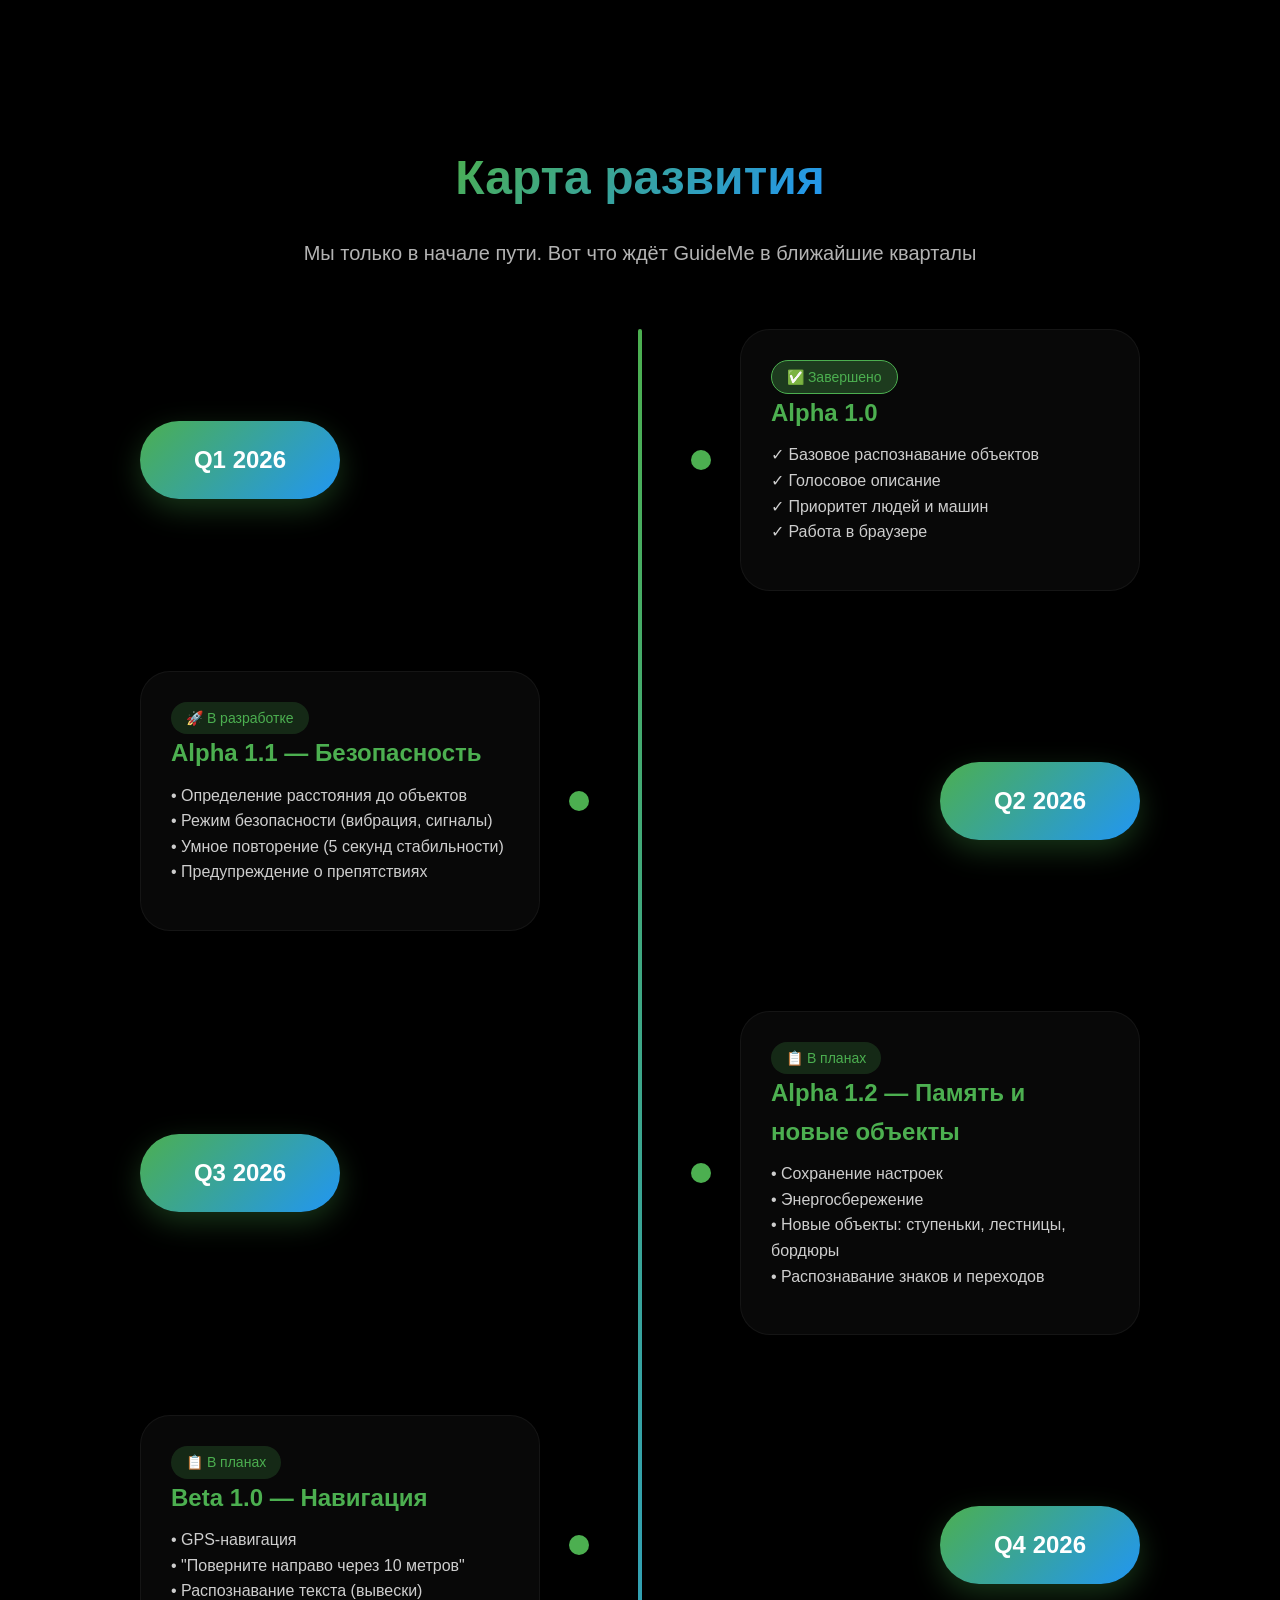
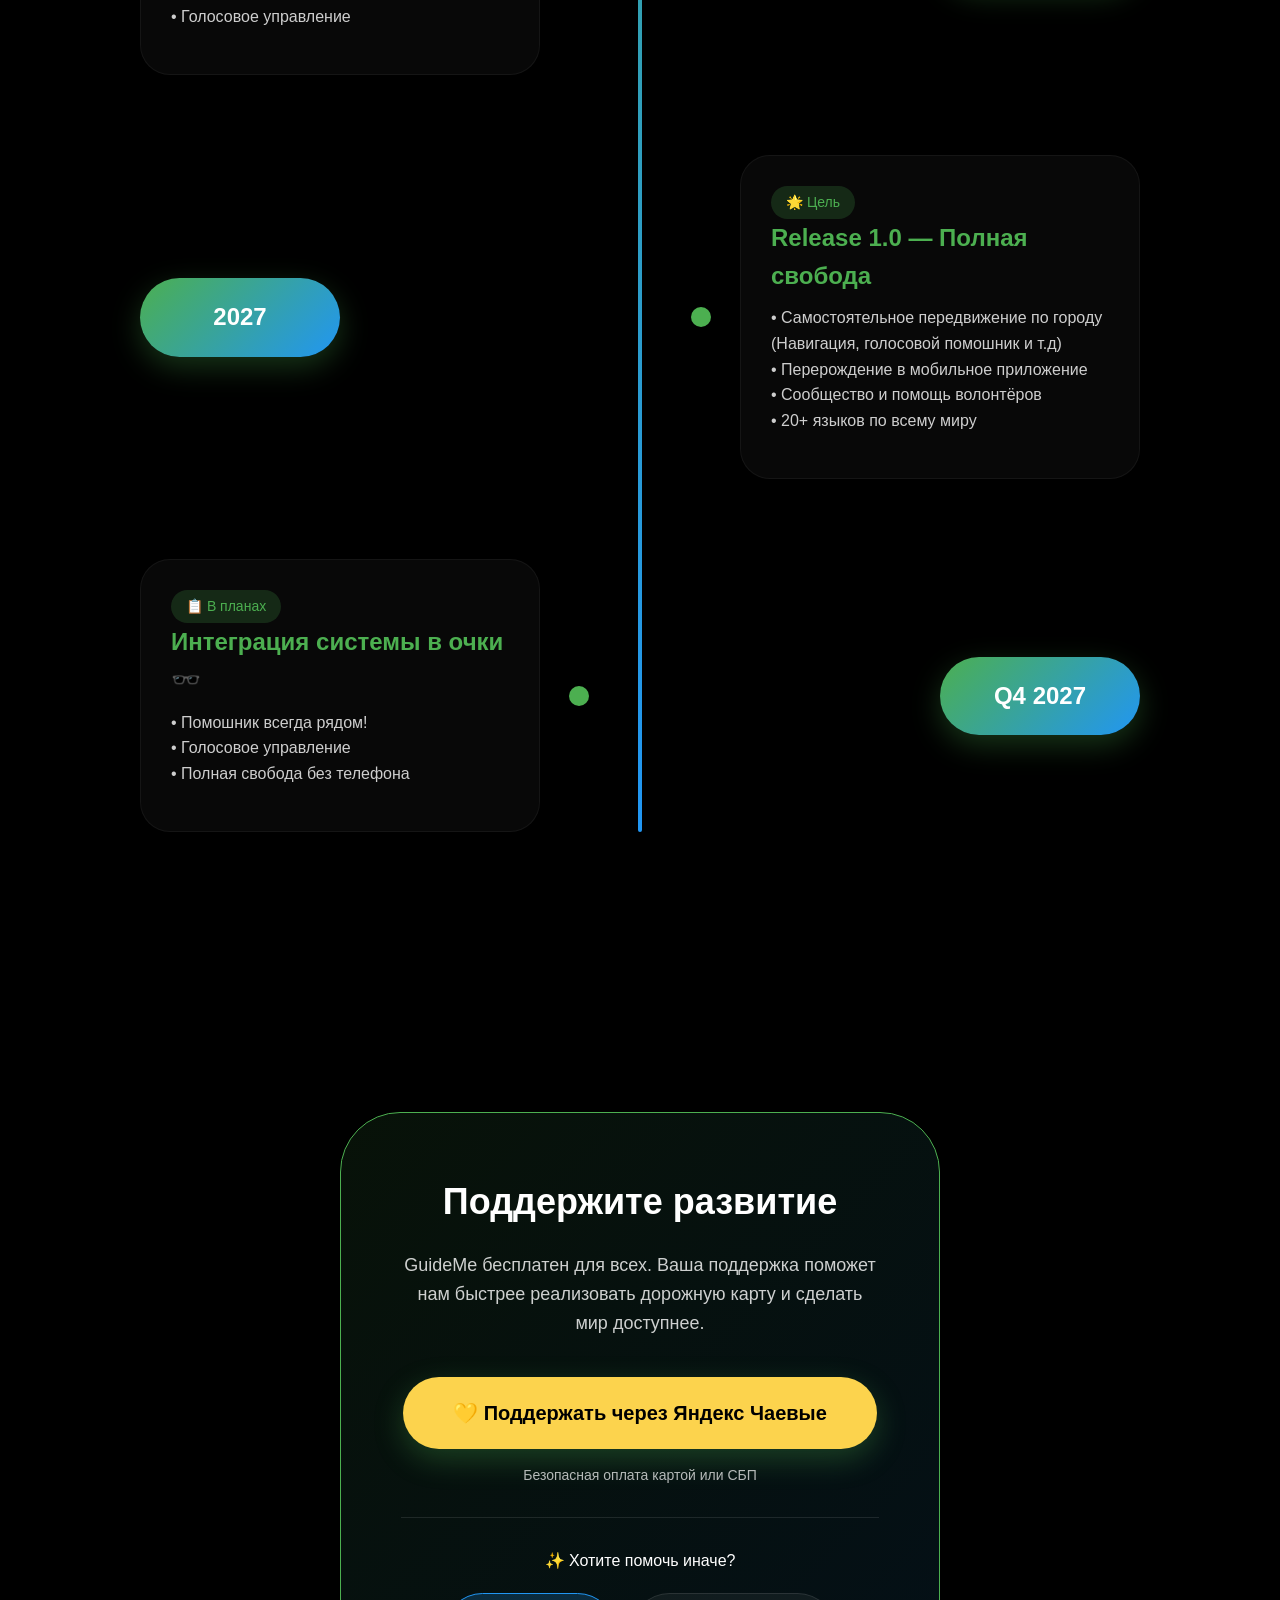
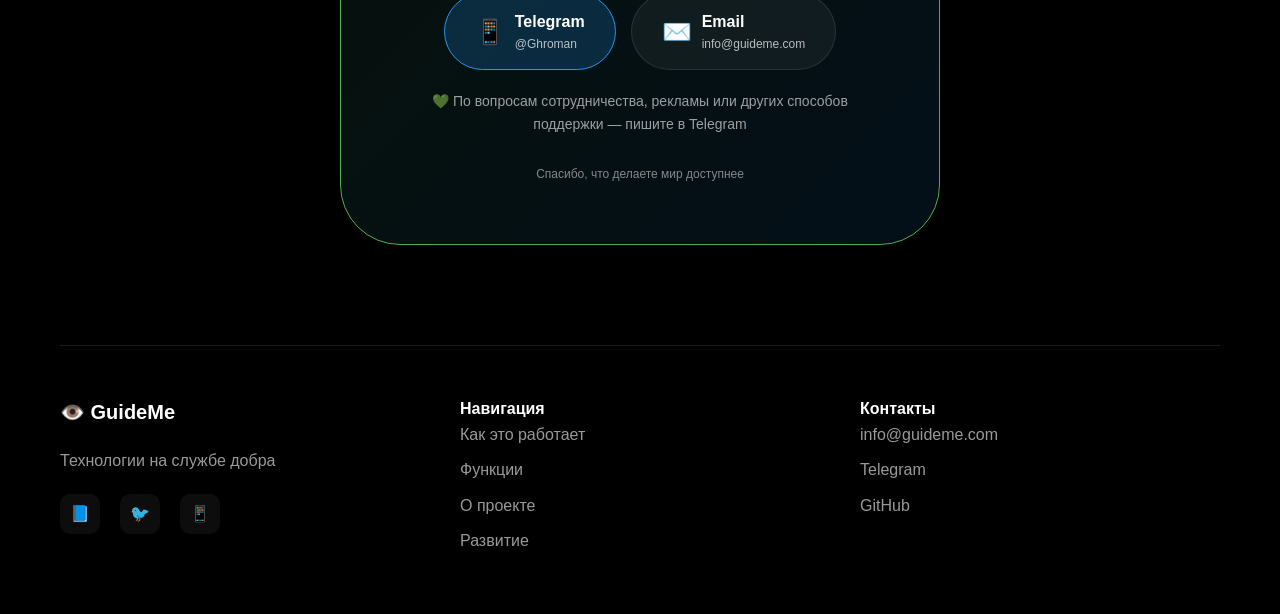
==== commit 7c56d588: "ааа" ====
--- a/lending.html
+++ b/lending.html
@@ -848,7 +848,7 @@
         
         <!-- Яндекс Чаевые (основной способ) -->
         <div style="margin-bottom: 30px;">
-            <a href="https://pay.cloudtips.ru/p/79130c01" target="_blank" class="btn-donate" style="display: inline-block; text-decoration: none; background: #FCD34D; color: #000; padding: 20px 50px; font-size: 20px; border-radius: 50px; font-weight: bold; margin-bottom: 15px;">
+            <a href="https://tips.yandex.ru/guest/payment/3588639" target="_blank" class="btn-donate" style="display: inline-block; text-decoration: none; background: #FCD34D; color: #000; padding: 20px 50px; font-size: 20px; border-radius: 50px; font-weight: bold; margin-bottom: 15px;">
                 💛 Поддержать через Яндекс Чаевые
             </a>
             <p style="font-size: 14px; opacity: 0.7;">Безопасная оплата картой или СБП</p>
